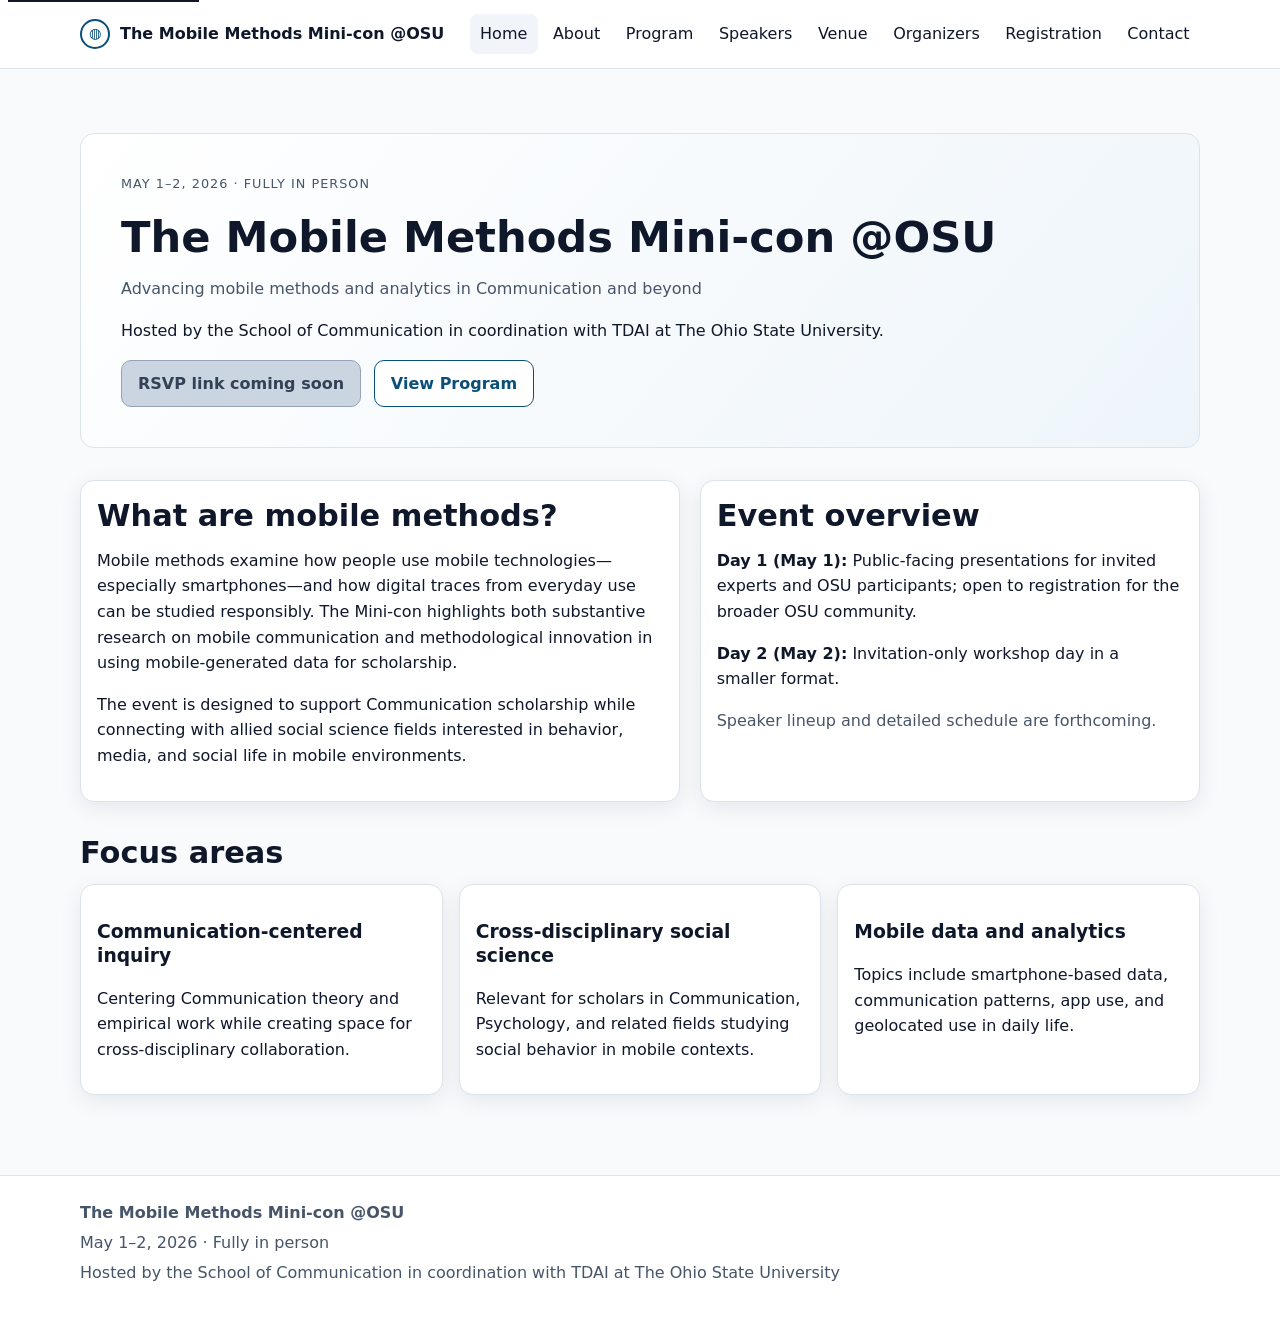
==== index.html @ 221a21aa "Build initial multi-page conference site for GitHub Pages" ====
<!doctype html>
<html lang="en">
  <head>
    <meta charset="UTF-8" />
    <meta name="viewport" content="width=device-width, initial-scale=1.0" />
    <meta name="description" content="" />
    <meta property="og:title" content="" />
    <meta property="og:description" content="" />
    <meta property="og:image" content="assets/images/og-placeholder.svg" />
    <link rel="icon" href="assets/images/favicon.svg" type="image/svg+xml" />
    <link rel="stylesheet" href="assets/css/styles.css" />
  </head>
  <body data-page-title="Home" data-page-description="Two-day mini-conference on mobile methods at The Ohio State University, May 1–2, 2026.">
    <a class="skip-link" href="#main-content">Skip to main content</a>
    <div data-site-header></div>

    <main id="main-content">
      <div class="container">
        <section class="hero">
          <p class="eyebrow">May 1–2, 2026 · Fully in person</p>
          <h1>The Mobile Methods Mini-con @OSU</h1>
          <p class="muted">Advancing mobile methods and analytics in Communication and beyond</p>
          <p>Hosted by the School of Communication in coordination with TDAI at The Ohio State University.</p>
          <div class="button-group">
            <a class="button" data-register-cta href="#">Register for May 1</a>
            <a class="button button-secondary" href="program.html">View Program</a>
          </div>
        </section>

        <section class="split">
          <article class="card">
            <div class="card-body">
              <h2>What are mobile methods?</h2>
              <p>
                Mobile methods examine how people use mobile technologies—especially smartphones—and how digital traces from everyday use can be studied responsibly.
                The Mini-con highlights both substantive research on mobile communication and methodological innovation in using mobile-generated data for scholarship.
              </p>
              <p>
                The event is designed to support Communication scholarship while connecting with allied social science fields interested in behavior, media, and social life in mobile environments.
              </p>
            </div>
          </article>
          <article class="card">
            <div class="card-body">
              <h2>Event overview</h2>
              <p><strong>Day 1 (May 1):</strong> Public-facing presentations for invited experts and OSU participants; open to registration for the broader OSU community.</p>
              <p><strong>Day 2 (May 2):</strong> Invitation-only workshop day in a smaller format.</p>
              <p class="muted">Speaker lineup and detailed schedule are forthcoming.</p>
            </div>
          </article>
        </section>

        <section>
          <h2>Focus areas</h2>
          <div class="grid grid-3">
            <article class="card"><div class="card-body"><h3>Communication-centered inquiry</h3><p>Centering Communication theory and empirical work while creating space for cross-disciplinary collaboration.</p></div></article>
            <article class="card"><div class="card-body"><h3>Cross-disciplinary social science</h3><p>Relevant for scholars in Communication, Psychology, and related fields studying social behavior in mobile contexts.</p></div></article>
            <article class="card"><div class="card-body"><h3>Mobile data and analytics</h3><p>Topics include smartphone-based data, communication patterns, app use, and geolocated use in daily life.</p></div></article>
          </div>
        </section>
      </div>
    </main>

    <div data-site-footer></div>
    <script src="assets/js/data.js"></script>
    <script src="assets/js/site.js"></script>
  </body>
</html>
---- assets/css/styles.css ----
:root {
  --bg: #f8fafc;
  --surface: #ffffff;
  --surface-alt: #f1f5f9;
  --text: #0f172a;
  --muted: #475569;
  --primary: #0a4f7a;
  --primary-dark: #083b5d;
  --border: #dbe3ec;
  --focus: #f59e0b;
  --radius: 14px;
  --shadow: 0 6px 22px rgba(15, 23, 42, 0.08);
}

* { box-sizing: border-box; }
html, body { margin: 0; padding: 0; }
body {
  font-family: Inter, ui-sans-serif, system-ui, -apple-system, Segoe UI, Roboto, Helvetica, Arial, sans-serif;
  background: var(--bg);
  color: var(--text);
  line-height: 1.6;
}

img { max-width: 100%; height: auto; display: block; }
a { color: var(--primary); text-underline-offset: 3px; }
a:hover { color: var(--primary-dark); }

:focus-visible {
  outline: 3px solid var(--focus);
  outline-offset: 3px;
  border-radius: 6px;
}

.skip-link {
  position: absolute;
  top: -40px;
  left: 8px;
  background: #111827;
  color: #fff;
  padding: 0.5rem 0.75rem;
  z-index: 1000;
}
.skip-link:focus { top: 8px; }

.container {
  width: min(1120px, 92vw);
  margin-inline: auto;
}

.site-header {
  background: var(--surface);
  border-bottom: 1px solid var(--border);
  position: sticky;
  top: 0;
  z-index: 50;
}

.header-inner {
  display: flex;
  align-items: center;
  justify-content: space-between;
  min-height: 68px;
  gap: 1rem;
}

.brand {
  display: inline-flex;
  align-items: center;
  gap: 0.6rem;
  font-weight: 700;
  text-decoration: none;
  color: var(--text);
}

.brand-mark {
  display: inline-grid;
  place-items: center;
  width: 1.9rem;
  height: 1.9rem;
  border: 2px solid var(--primary);
  border-radius: 50%;
  font-size: 0.9rem;
  color: var(--primary);
}

.site-nav ul {
  display: flex;
  list-style: none;
  margin: 0;
  padding: 0;
  gap: 0.3rem;
  flex-wrap: wrap;
}

.site-nav a {
  display: inline-block;
  padding: 0.45rem 0.65rem;
  border-radius: 8px;
  text-decoration: none;
  color: var(--text);
}

.site-nav a:hover,
.site-nav a[aria-current='page'] {
  background: var(--surface-alt);
}

.menu-toggle {
  display: none;
  border: 1px solid var(--border);
  background: #fff;
  border-radius: 8px;
  padding: 0.4rem 0.7rem;
}

main { padding: 2rem 0 3rem; }
section { margin-block: 2rem; }

.hero {
  background: linear-gradient(130deg, #ffffff 0%, #eef5fa 100%);
  border: 1px solid var(--border);
  border-radius: var(--radius);
  padding: clamp(1.25rem, 4vw, 2.5rem);
}

.eyebrow {
  text-transform: uppercase;
  font-size: 0.8rem;
  letter-spacing: 0.08em;
  color: var(--muted);
}

h1, h2, h3 { line-height: 1.25; }
h1 { font-size: clamp(1.7rem, 4vw, 2.7rem); margin: 0.4rem 0 0.75rem; }
h2 { font-size: clamp(1.3rem, 2.7vw, 1.9rem); margin: 0 0 0.8rem; }

p { margin: 0 0 1rem; }
.muted { color: var(--muted); }

.button-group {
  display: flex;
  flex-wrap: wrap;
  gap: 0.8rem;
  margin-top: 1rem;
}

.button {
  display: inline-block;
  background: var(--primary);
  color: #fff;
  border: 1px solid var(--primary);
  text-decoration: none;
  border-radius: 10px;
  padding: 0.62rem 1rem;
  font-weight: 600;
}
.button:hover { background: var(--primary-dark); color: #fff; }

.button-secondary {
  background: #fff;
  color: var(--primary);
  border-color: var(--primary);
}
.button-secondary:hover { background: #eff6ff; color: var(--primary-dark); }

.button.disabled,
.button[aria-disabled='true'] {
  background: #cbd5e1;
  border-color: #94a3b8;
  color: #334155;
  cursor: not-allowed;
  pointer-events: none;
}

.grid {
  display: grid;
  gap: 1rem;
}

.grid-2 { grid-template-columns: repeat(2, minmax(0, 1fr)); }
.grid-3 { grid-template-columns: repeat(3, minmax(0, 1fr)); }
.grid-4 { grid-template-columns: repeat(4, minmax(0, 1fr)); }

.card {
  background: var(--surface);
  border: 1px solid var(--border);
  border-radius: var(--radius);
  box-shadow: var(--shadow);
  overflow: hidden;
}

.card-body { padding: 1rem; }
.person-card img {
  width: 100%;
  aspect-ratio: 4 / 3;
  object-fit: cover;
  background: #e2e8f0;
}

.split {
  display: grid;
  grid-template-columns: 1.2fr 1fr;
  gap: 1.2rem;
}

.provisional-list {
  margin: 0;
  padding-left: 1.1rem;
}

.site-footer {
  border-top: 1px solid var(--border);
  background: #fff;
  padding: 1.25rem 0 1.8rem;
  color: var(--muted);
}

.footer-inner p { margin: 0.25rem 0; }

@media (max-width: 900px) {
  .grid-4 { grid-template-columns: repeat(2, minmax(0, 1fr)); }
  .split, .grid-3, .grid-2 { grid-template-columns: 1fr; }
}

@media (max-width: 760px) {
  .menu-toggle { display: inline-block; }
  .site-nav { display: none; width: 100%; }
  .site-nav.open { display: block; }
  .header-inner { flex-wrap: wrap; padding: 0.55rem 0; }
  .site-nav ul { flex-direction: column; width: 100%; padding-bottom: 0.5rem; }
  .site-nav a { display: block; }
}

@media (prefers-reduced-motion: reduce) {
  * { scroll-behavior: auto !important; transition: none !important; }
}
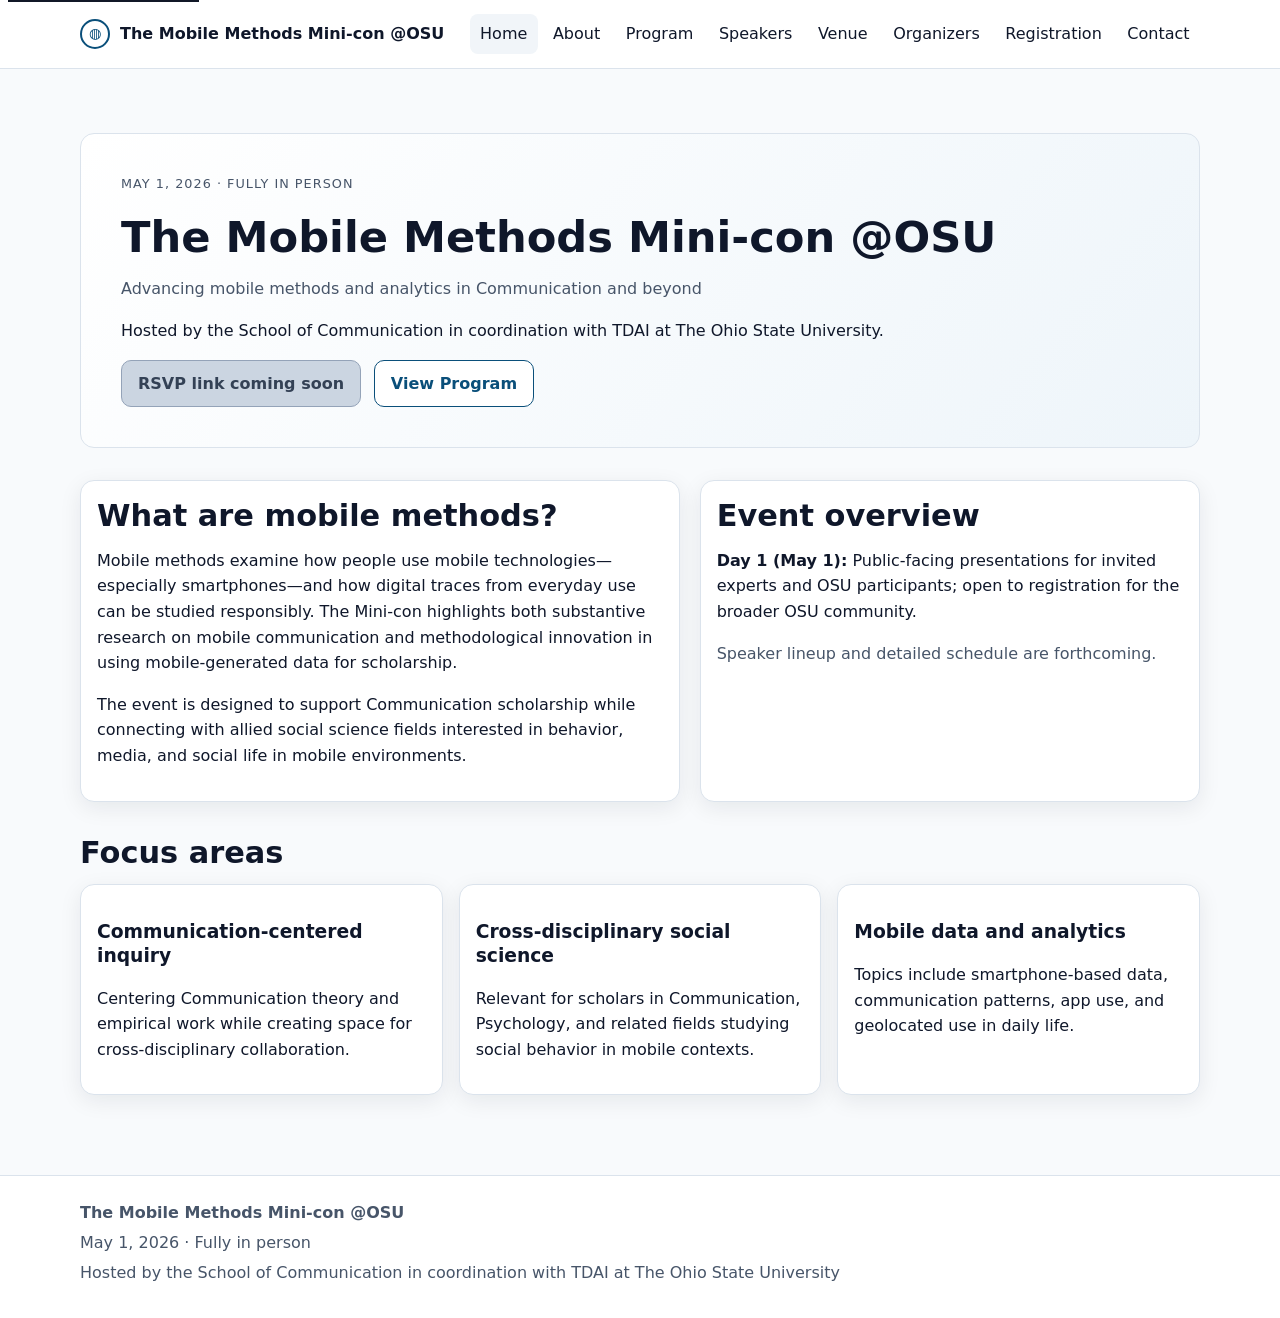
==== commit 99cd95b8: "Merge pull request #2 from robertmbond/codex/remove-all-day-2-content-from-website Remove Day 2 refe" ====
--- a/index.html
+++ b/index.html
@@ -10,14 +10,14 @@
     <link rel="icon" href="assets/images/favicon.svg" type="image/svg+xml" />
     <link rel="stylesheet" href="assets/css/styles.css" />
   </head>
-  <body data-page-title="Home" data-page-description="Two-day mini-conference on mobile methods at The Ohio State University, May 1–2, 2026.">
+  <body data-page-title="Home" data-page-description="Mini-conference on mobile methods at The Ohio State University, May 1, 2026.">
     <a class="skip-link" href="#main-content">Skip to main content</a>
     <div data-site-header></div>
 
     <main id="main-content">
       <div class="container">
         <section class="hero">
-          <p class="eyebrow">May 1–2, 2026 · Fully in person</p>
+          <p class="eyebrow">May 1, 2026 · Fully in person</p>
           <h1>The Mobile Methods Mini-con @OSU</h1>
           <p class="muted">Advancing mobile methods and analytics in Communication and beyond</p>
           <p>Hosted by the School of Communication in coordination with TDAI at The Ohio State University.</p>
@@ -44,7 +44,6 @@
             <div class="card-body">
               <h2>Event overview</h2>
               <p><strong>Day 1 (May 1):</strong> Public-facing presentations for invited experts and OSU participants; open to registration for the broader OSU community.</p>
-              <p><strong>Day 2 (May 2):</strong> Invitation-only workshop day in a smaller format.</p>
               <p class="muted">Speaker lineup and detailed schedule are forthcoming.</p>
             </div>
           </article>
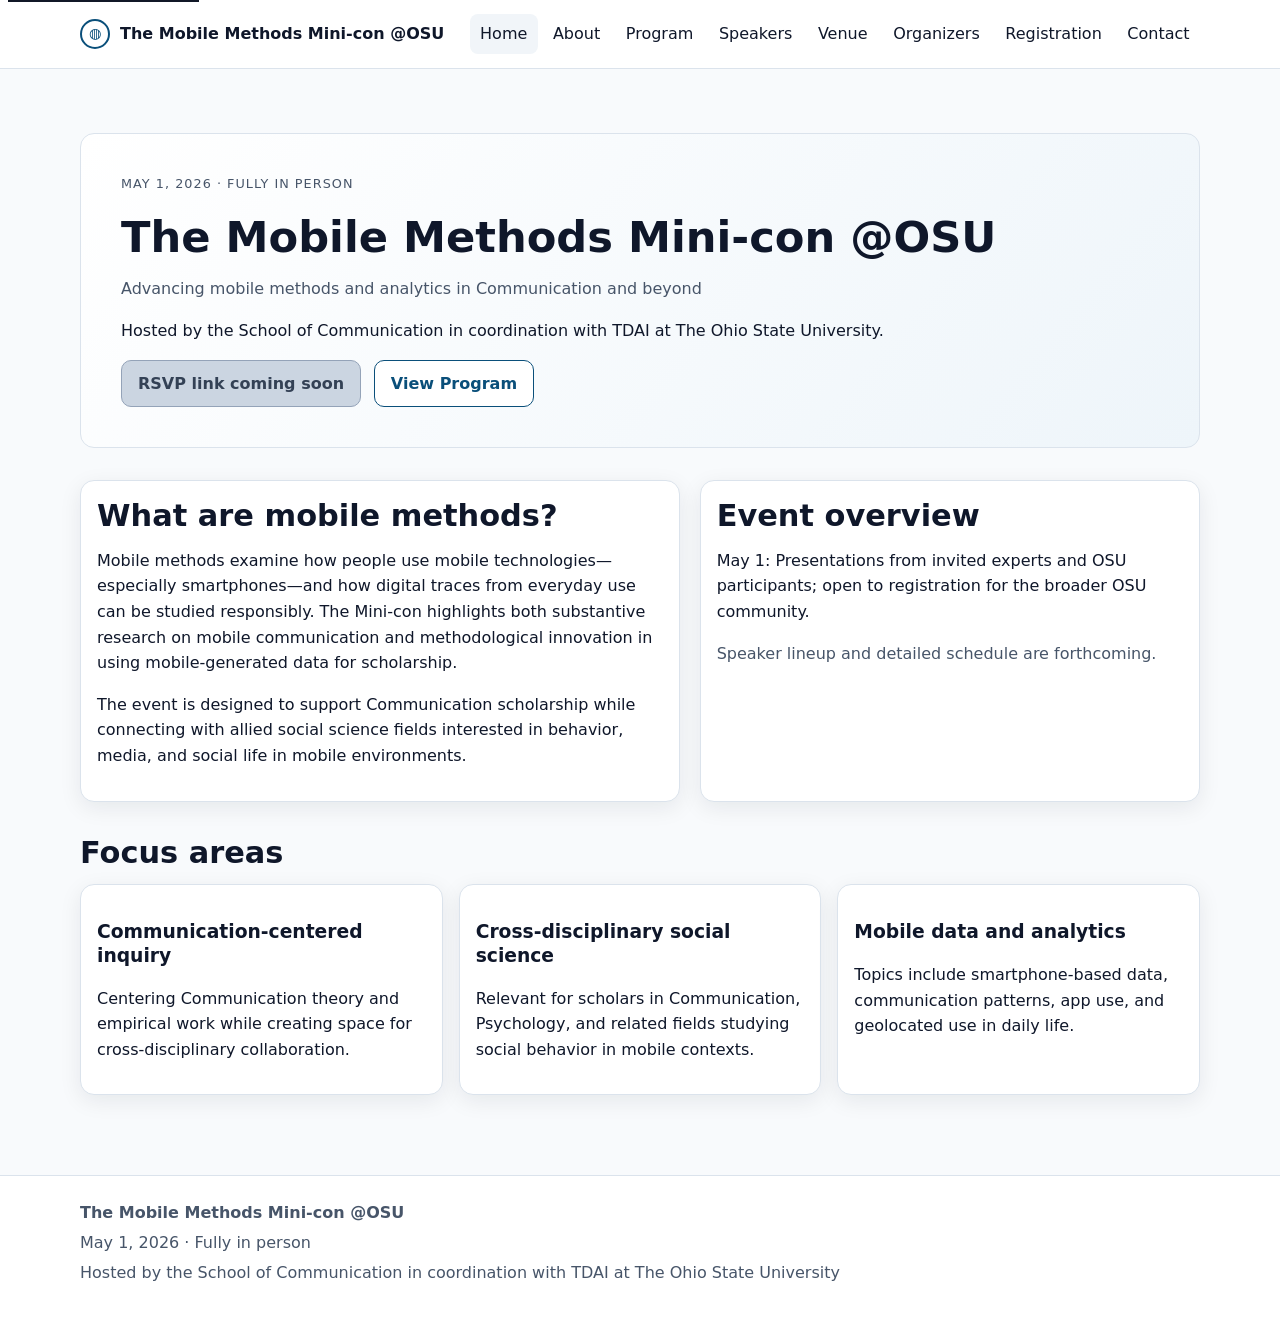
==== commit 35077627: "Update Home event overview card copy" ====
--- a/index.html
+++ b/index.html
@@ -43,7 +43,7 @@
           <article class="card">
             <div class="card-body">
               <h2>Event overview</h2>
-              <p><strong>Day 1 (May 1):</strong> Public-facing presentations for invited experts and OSU participants; open to registration for the broader OSU community.</p>
+              <p>May 1: Presentations from invited experts and OSU participants; open to registration for the broader OSU community.</p>
               <p class="muted">Speaker lineup and detailed schedule are forthcoming.</p>
             </div>
           </article>
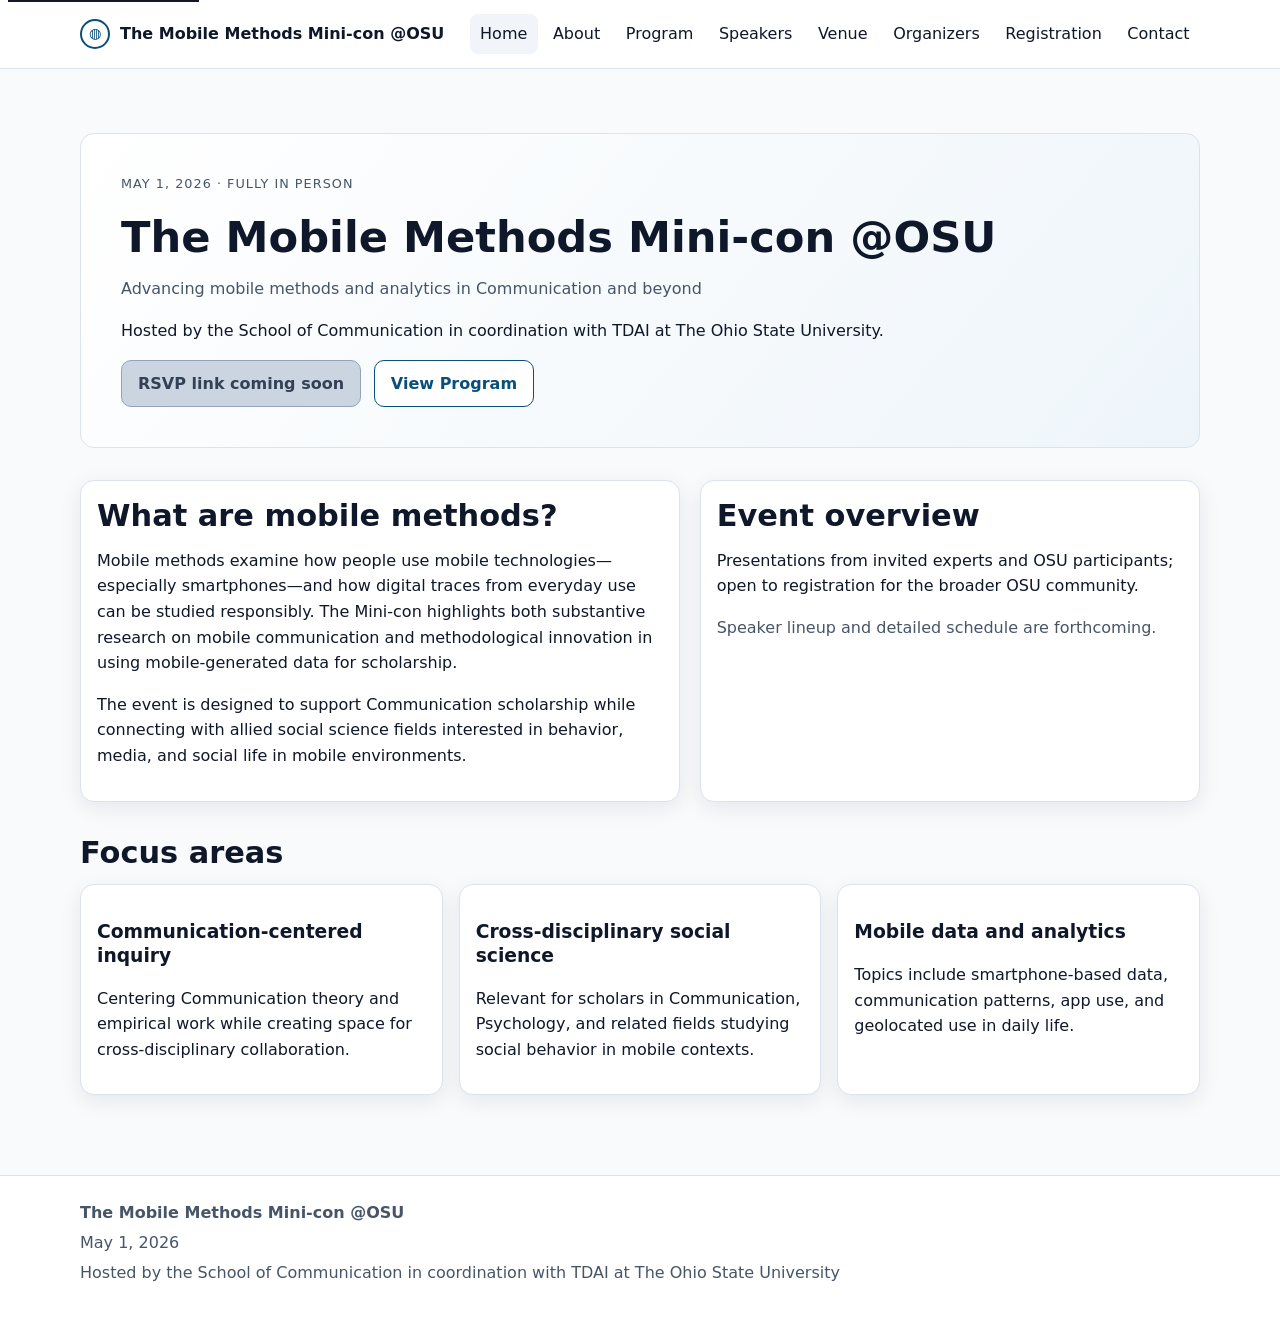
==== commit c796d6de: "Merge pull request #8 from robertmbond/codex/make-multiple-content-edits-across-pages Update site co" ====
--- a/index.html
+++ b/index.html
@@ -43,7 +43,7 @@
           <article class="card">
             <div class="card-body">
               <h2>Event overview</h2>
-              <p>May 1: Presentations from invited experts and OSU participants; open to registration for the broader OSU community.</p>
+              <p>Presentations from invited experts and OSU participants; open to registration for the broader OSU community.</p>
               <p class="muted">Speaker lineup and detailed schedule are forthcoming.</p>
             </div>
           </article>
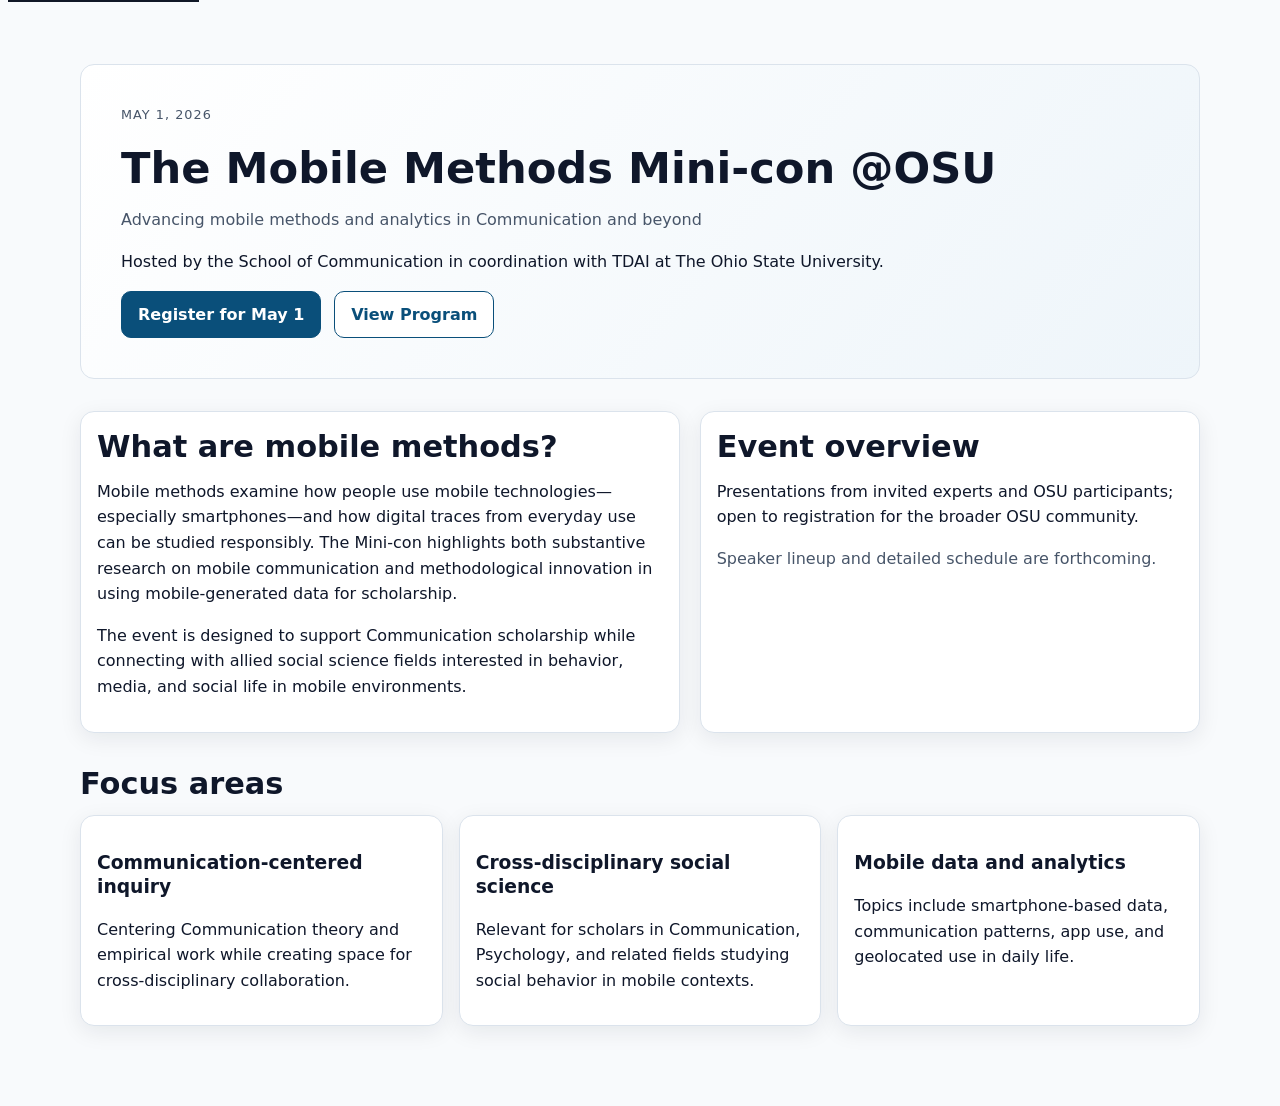
==== commit 8cd6ef79: "Remove 'Fully in person' hero text" ====
--- a/index.html
+++ b/index.html
@@ -17,7 +17,7 @@
     <main id="main-content">
       <div class="container">
         <section class="hero">
-          <p class="eyebrow">May 1, 2026 · Fully in person</p>
+          <p class="eyebrow">May 1, 2026</p>
           <h1>The Mobile Methods Mini-con @OSU</h1>
           <p class="muted">Advancing mobile methods and analytics in Communication and beyond</p>
           <p>Hosted by the School of Communication in coordination with TDAI at The Ohio State University.</p>
--- a/assets/css/styles.css
+++ b/assets/css/styles.css
@@ -190,6 +190,21 @@
 }
 
 .card-body { padding: 1rem; }
+
+.venue-map {
+  border: 1px solid var(--border);
+  border-radius: 10px;
+  overflow: hidden;
+  margin-bottom: 1rem;
+}
+
+.venue-map iframe {
+  display: block;
+  width: 100%;
+  min-height: 320px;
+  border: 0;
+}
+
 .person-card img {
   width: 100%;
   aspect-ratio: 4 / 3;
@@ -206,6 +221,38 @@
 .provisional-list {
   margin: 0;
   padding-left: 1.1rem;
+}
+
+.session-list {
+  display: grid;
+  gap: 0.85rem;
+}
+
+.session-item {
+  border: 1px solid var(--border);
+  border-radius: 10px;
+  background: var(--surface-alt);
+  padding: 0.9rem 1rem;
+}
+
+.session-time {
+  font-weight: 700;
+  color: var(--primary-dark);
+  margin-bottom: 0.35rem;
+}
+
+.session-item h3 {
+  margin: 0;
+  font-size: 1.02rem;
+}
+
+.session-item p {
+  margin: 0.4rem 0 0;
+}
+
+.session-people {
+  color: var(--muted);
+  font-size: 0.95rem;
 }
 
 .site-footer {
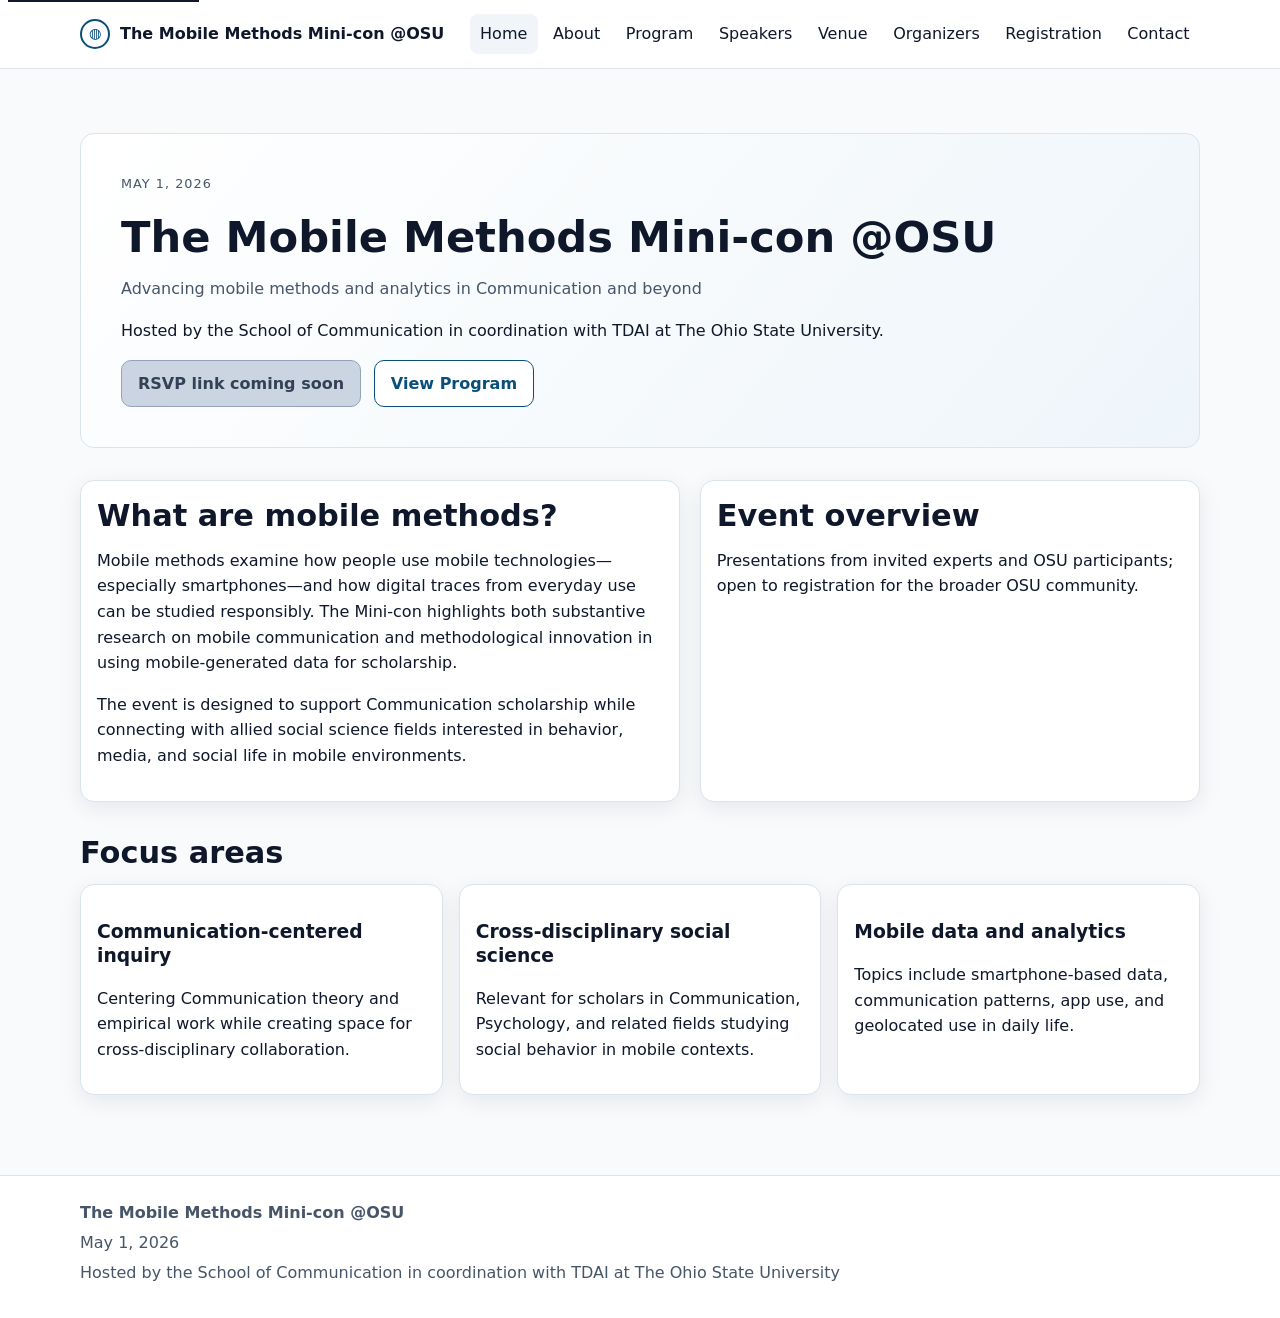
==== commit 47411031: "Merge pull request #30 from robertmbond/codex/remove-forthcoming-schedule-note-from-event-card Remov" ====
--- a/index.html
+++ b/index.html
@@ -44,7 +44,6 @@
             <div class="card-body">
               <h2>Event overview</h2>
               <p>Presentations from invited experts and OSU participants; open to registration for the broader OSU community.</p>
-              <p class="muted">Speaker lineup and detailed schedule are forthcoming.</p>
             </div>
           </article>
         </section>
